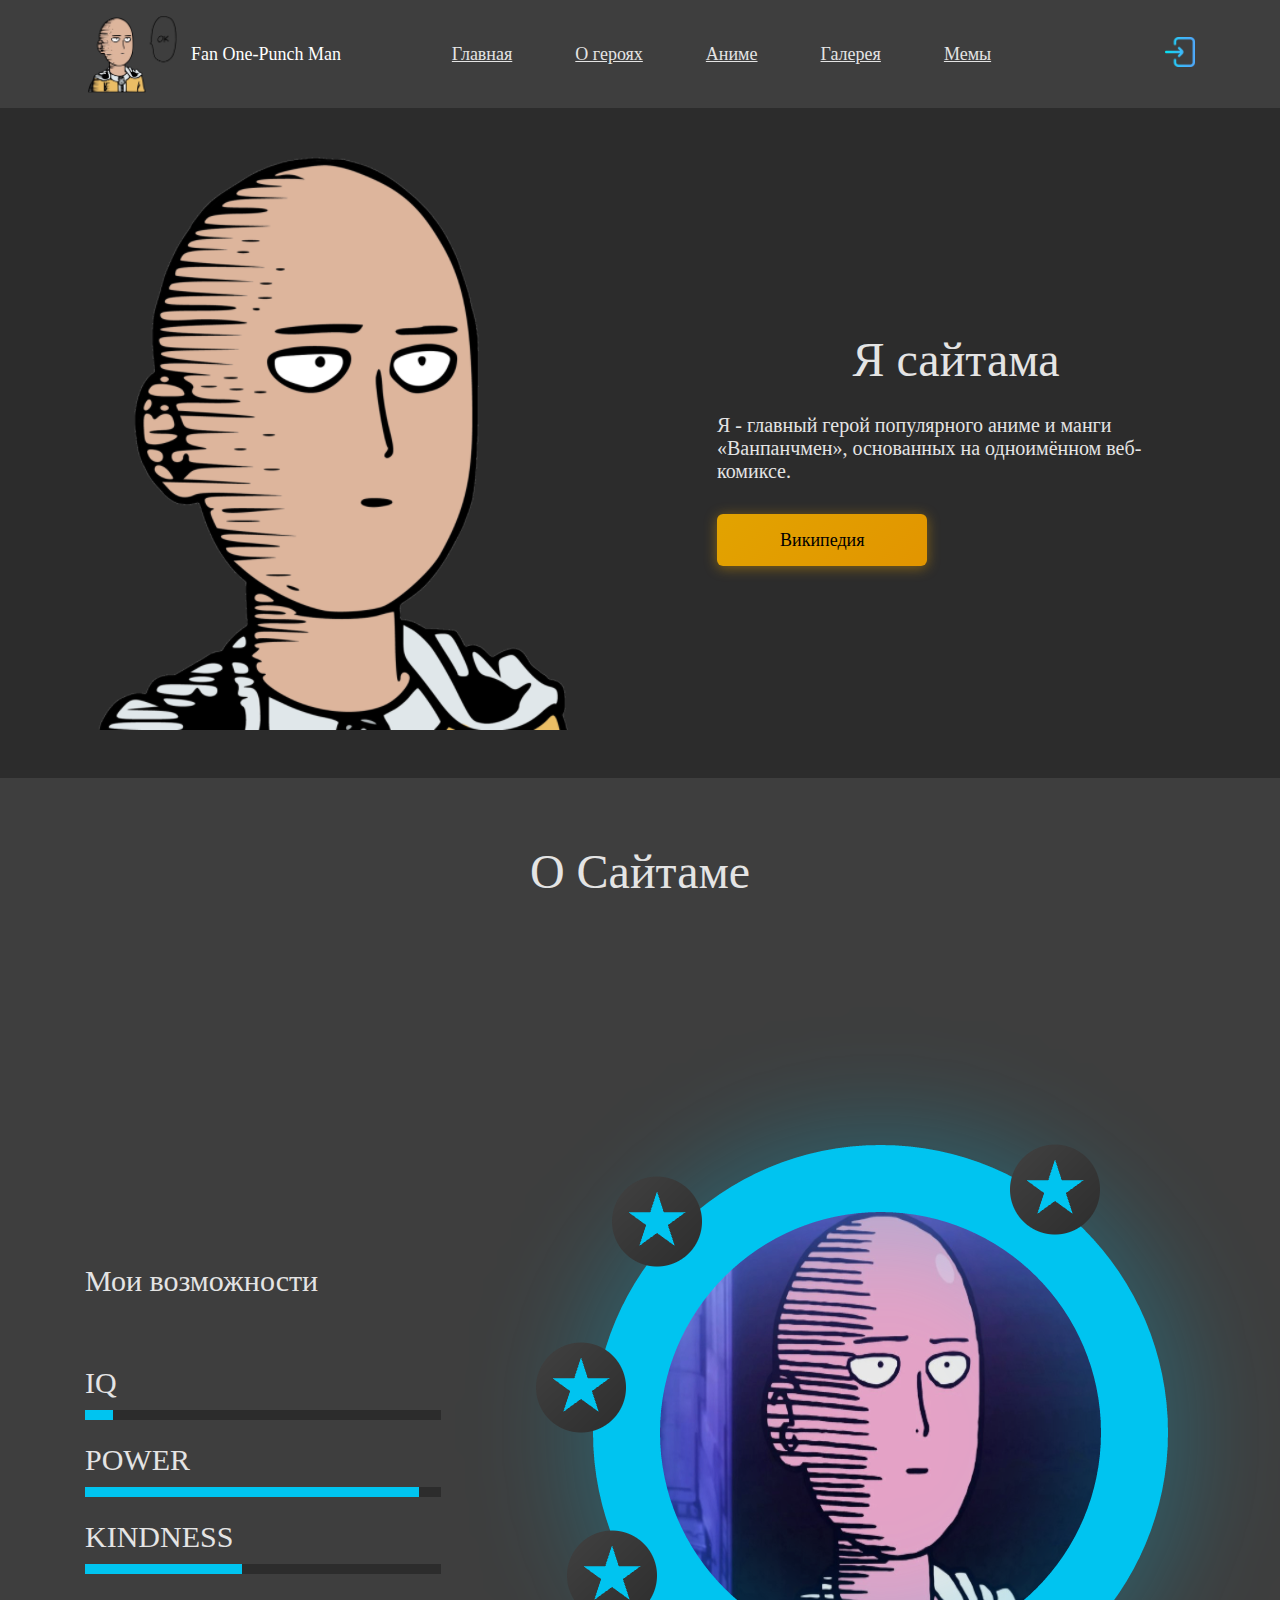
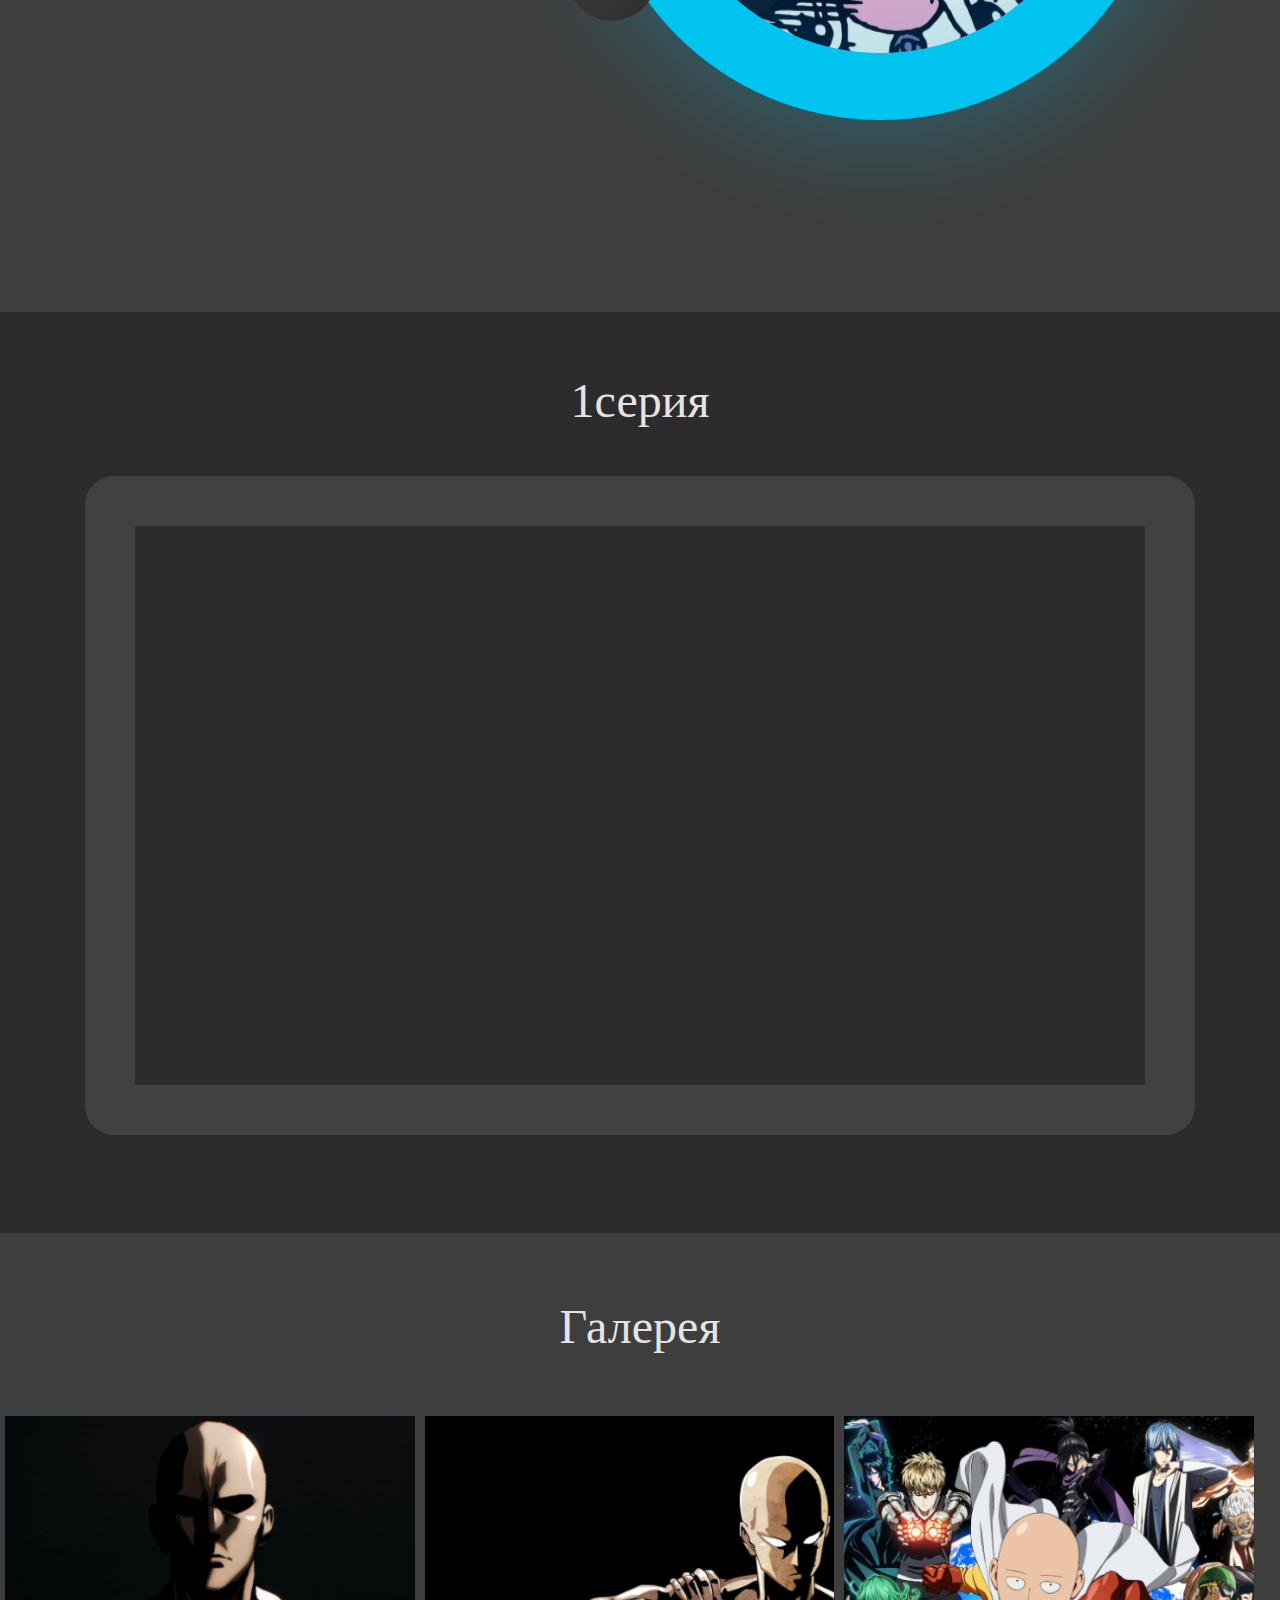
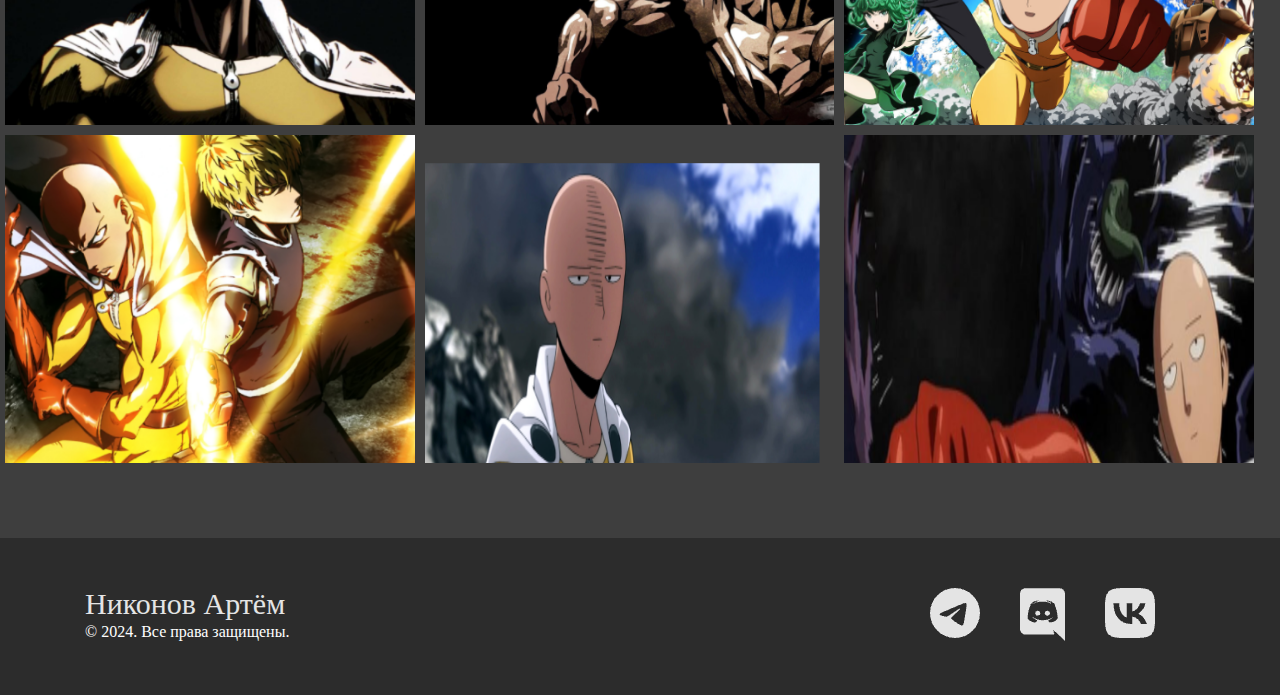
==== index.html @ cce9c884 "Add files via upload" ====
<!DOCTYPE html>
<html lang="en">
<head>
    <meta charset="UTF-8">
    <meta name="viewport" content="width=device-width, initial-scale=1.0">
    <title>PON</title>
    <link rel="stylesheet" href="css/style.css">
</head>
<body>
    <header class="header">
        <div class="container container_header">
            <div class="logo">
                <img src="img/img.png" alt="" class="logo__img">
                <h1 class="logo__title">Fan One-Punch Man</h1>
            </div>
            <nav class="nav">
                <ul class="nav__list">
                    <li class="nav__item">
                        <a href="#hero-block" class="nav__a">Главная</a>
                    </li>
                    <li class="nav__item">
                        <a href="#about" class="nav__a">О героях</a>
                    </li>
                    <li class="nav__item">
                        <a href="#video" class="nav__a">Аниме</a>
                    </li>
                    <li class="nav__item">
                        <a href="#gallery" class="nav__a">Галерея</a>
                    </li>
                    <li class="nav__item">
                        <a href="#gallery" class="nav__a">Мемы</a>
                    </li>
                </ul>
            </nav>
            <a href="exit.html " class="logo__exit2"><img src="img/image 1.png" alt="" class="logo__exit"></a>
        </div>
    </header>

    <main class="main">
        <section class="hero-block" id="hero-block">
            <div class="container container_hero-block">
                <img src="img/111.png" alt="" class="hero-block__img">
                <div class="hero-block__ccontent">
                    <h2 class="hero-block__title">Я сайтама</h2>
                    <p class="hero-block__text">Я - главный герой популярного аниме и манги «Ванпанчмен», основанных на одноимённом веб-комиксе.</p>
                    <a href="https://ru.wikipedia.org/wiki/Ванпанчмен" class="hero-block__link">Википедия</a>
                </div>
            </div>
        </section>

        <section class="about" id="about">
            <div class="container container_about">
                <h2 class="about__title">О Сайтаме</h2>
                <div class="about__content">
                    <ul class="content__list">
                        <h2 class="content__title">Мои возможности</h2>
                        <li class="content__item">
                            <p class="content__text">IQ</p>
                            <div class="line__out">
                                <div class="line__in_iq"></div>
                            </div>
                        </li>
                        <li class="content__item">
                            <p class="content__text">POWER</p>
                            <div class="line__out">
                                <div class="line__in_power"></div>
                            </div>
                        </li>
                        <li class="content__item">
                            <p class="content__text">KINDNESS</p>
                            <div class="line__out">
                                <div class="line__in_kindness"></div>
                            </div>
                        </li>
                    </ul>
                    <img src="img/img-group.png" alt="" class="content__img">
                </div>
            </div>
        </section>

        <section class="video" id="video">
            <div class="container container_video">
                <h2 class="video__title">1серия</h2>
                <iframe class="video__video" src="https://www.youtube.com/embed/BH7q727TOsE?si=QI5fY-vnTJAPAtI7" title="YouTube video player" frameborder="0" allow="accelerometer; autoplay; clipboard-write; encrypted-media; gyroscope; picture-in-picture; web-share" referrerpolicy="strict-origin-when-cross-origin" allowfullscreen></iframe>
            </div>
        </section>

        <section class="gallery" id="gallery">
            <h2 class="gallery__title">Галерея</h2>
            <ul class="gallery__list">
                <li class="gallery__item">
                    <img src="img/img1.png" alt="" class="gallery__img">
                </li>
                <li class="gallery__item">
                    <img src="img/img2.png" alt="" class="gallery__img">
                </li>
                <li class="gallery__item">
                    <img src="img/img3.png" alt="" class="gallery__img">
                </li>
                <li class="gallery__item">
                    <img src="img/img4.png" alt="" class="gallery__img">
                </li>
                <li class="gallery__item">
                    <img src="img/img5.png" alt="" class="gallery__img">
                </li>
                <li class="gallery__item">
                    <img src="img/img6.png" alt="" class="gallery__img">
                </li>
            </ul>
        </section>
    </main>

    <footer class="footer" id="footer">
        <div class="container container_footer">
            <div class="footer__content">
                <h2 class="footer__title">Никонов Артём</h2>
                <p class="footer__text">&copy; 2024. Все права защищены.</p>
            </div>
            <ul class="footer__list">
                <li class="footer__item">
                    <a href="https://t.me/newlightclient" class="footer__link"><img src="img/telegram.png" alt=""></a>
                <li class="footer__item">
                    <a href="https://dsc.gg/deltaclient" class="footer__link"><img src="img/discord.png" alt=""></a>
                <li class="footer__item">
                    <a href="#" class="footer__link"><img src="img/vk.png" alt=""></a>
                </li>
            </ul>
        </div>
    </footer>
</body>
</html>
---- css/style.css ----
html {
    scroll-behavior: smooth;
}

* {
    margin: 0;
    padding: 0;
}

.header {
    background: rgb(62, 62, 62);
    position: sticky;
    top: 0;
}

.container {
    max-width: 1110px;
    margin: 0 auto;
}

.container_header {
    display: flex;
    align-items: center;
    justify-content: space-between;
    padding: 15px 0;
}

.logo {
    display: flex;
    align-items: center;
}

.nav__list {
    display: flex;
    list-style: none;
}

.nav__a {
    margin-right: 63px;
    color: rgb(228, 228, 228);
    font-family: Nico Moji;
    font-size: 18px;
    font-weight: 400;
    line-height: 18px;
    letter-spacing: 0%;
    text-align: left;
}

.nav__a:hover {
    cursor: pointer;
    color: rgb(0, 196, 240);
}

.logo__title{
    color: rgb(255, 255, 255);
    font-family: Nico Moji;
    font-size: 18px;
    font-weight: 400;
    line-height: 18px;
    letter-spacing: 0%;
    text-align: left;
}

.logo__img {
    margin-right: 10px;
}

.logo__exit {
    cursor: pointer;
}

.hero-block {
    background: rgb(44, 44, 44);
}

.container_hero-block {
    display: flex;
    align-items: center;
    justify-content: space-between;
    padding: 48px 0;
}

.hero-block__title {
    margin-bottom: 30px;
    color: rgb(228, 228, 228);
    font-family: Nico Moji;
    font-size: 48px;
    font-weight: 400;
    line-height: 48px;
    letter-spacing: 0%;
    text-align: center;
}

.hero-block__text {
    margin-bottom: 48px;
    color: rgb(228, 228, 228);
    font-family: Roboto;
    font-size: 20px;
    font-weight: 400;
    line-height: 23px;
    letter-spacing: 0%;
    text-align: left;
}

.hero-block__link {
    border-radius: 6px;

    box-shadow: 0px 2px 13px 0px rgba(226, 158, 0, 0.48);
    /* orange */
    background: linear-gradient(135.00deg, rgb(226, 163, 0),rgb(226, 149, 0) 100%);
    color: rgb(0, 0, 0);
    font-family: Nico Moji;
    font-size: 18px;
    font-weight: 400;
    line-height: 18px;
    letter-spacing: 0%;
    text-align: left;
    padding: 16px 63px;
    text-decoration: none;
}

.about {
    background: rgb(62, 62, 62);
}

.about__content {
    display: flex;
    align-items: center;
    justify-content: space-between;
}

.container_about {
    padding: 70px 0 40px;
}

.about__title {
    color: rgb(228, 228, 228);
    font-family: Nico Moji;
    font-size: 48px;
    font-weight: 400;
    line-height: 48px;
    letter-spacing: 0%;
    text-align: center;
    margin-bottom: 97px;
}

.content__title {
    color: rgb(228, 228, 228);
    font-family: Nico Moji;
    font-size: 30px;
    font-weight: 400;
    line-height: 30px;
    letter-spacing: 0%;
    text-align: left;
    margin-bottom: 72px;
}

.line__out {
    width: 356px;
    height: 10px;
    background: rgb(44, 44, 44);
}

.line__in_iq {
    background: rgb(0, 196, 240);
    width: 28px;
    height: 10px;
}

.line__in_power {
    background: rgb(0, 196, 240);
    width: 334px;
    height: 10px;
}

.line__in_kindness {
    background: rgb(0, 196, 240);
    width: 157px;
    height: 10px;
}

.content__text {
color: rgb(228, 228, 228);
font-family: Nico Moji;
font-size: 30px;
font-weight: 400;
line-height: 30px;
letter-spacing: 0%;
text-align: left;
margin-bottom: 12px;
}

.content__item {
    margin-bottom: 25px;
}

.content__list {
    list-style: none;
}

.video {
    background: rgb(44, 44, 44);
}

.video__title {
    color: rgb(228, 228, 228);
    font-family: Nico Moji;
    font-size: 48px;
    font-weight: 400;
    line-height: 48px;
    letter-spacing: 0%;
    text-align: center;
    margin-bottom: 51px;
}

.container_video {
    padding: 65px 0 94px;
}

.video__video {
    width: 100%;
    height: 659px;
    border: 50px rgb(65, 65, 65) solid;
    border-radius: 29px;
    box-sizing: border-box;
}

.gallery {
    background: rgb(62, 62, 62);
    padding: 70px 0 70px;
}


.gallery__title {
    color: rgb(228, 228, 228);
    font-family: Nico Moji;
    font-size: 48px;
    font-weight: 400;
    line-height: 48px;
    letter-spacing: 0%;
    text-align: center;
    margin-bottom: 60px;
}

.gallery__item {
    width: 32%;
    margin: 5px;
}

.gallery__img {
    width: 100%;
    height: 100%;
    object-fit: cover;
}

.gallery__list {
    display: flex;
    list-style: none;
    flex-wrap: wrap;
}

.footer {
    background: rgb(44, 44, 44);
}

.container_footer {
    display: flex;
    align-items: center;
    justify-content: space-between;
    padding: 50px 0;
}

.footer__list {
    display: flex;
    list-style: none;
}

.footer__item {
    margin-right: 40px;
}

.footer__title {
    color: rgb(228, 228, 228);
    font-family: Nico Moji;
    font-size: 30px;
    font-weight: 400;
    line-height: 30px;
    letter-spacing: 0%;
    text-align: left;
}

.footer__text {
    color: rgb(255, 255, 255);
    font-family: Nico Moji;
    font-size: 16px;
    font-weight: 400;
    line-height: 164.06%;
    letter-spacing: 0%;
    text-align: left;
}

.poshalko__lol {
    background: rgb(44, 44, 44);
}

.footer__poshalko {
    background: rgb(62, 62, 62);
}

.poshalko__title {
    color: rgb(228, 228, 228);
    font-family: Nico Moji;
    font-size: 30px;
    font-weight: 400;
    line-height: 30px;
    letter-spacing: 0%;
    text-align: left;
}
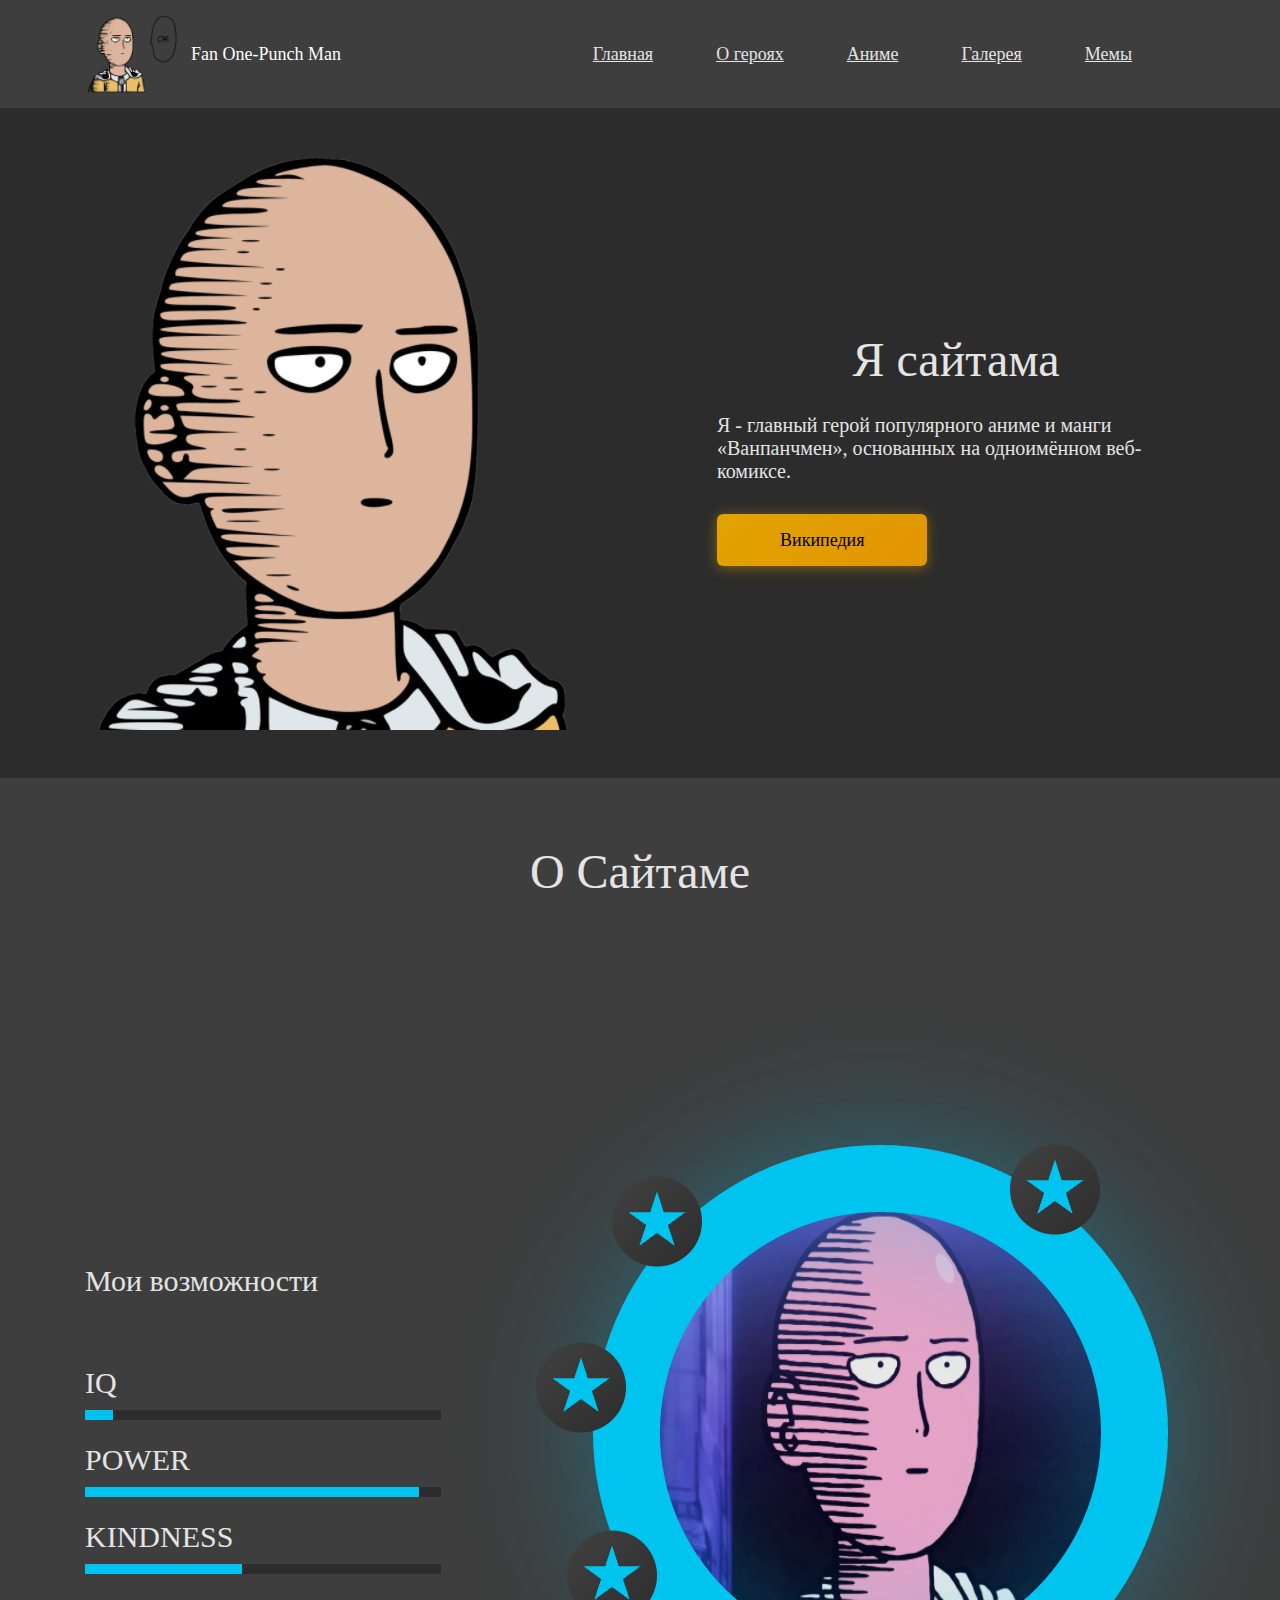
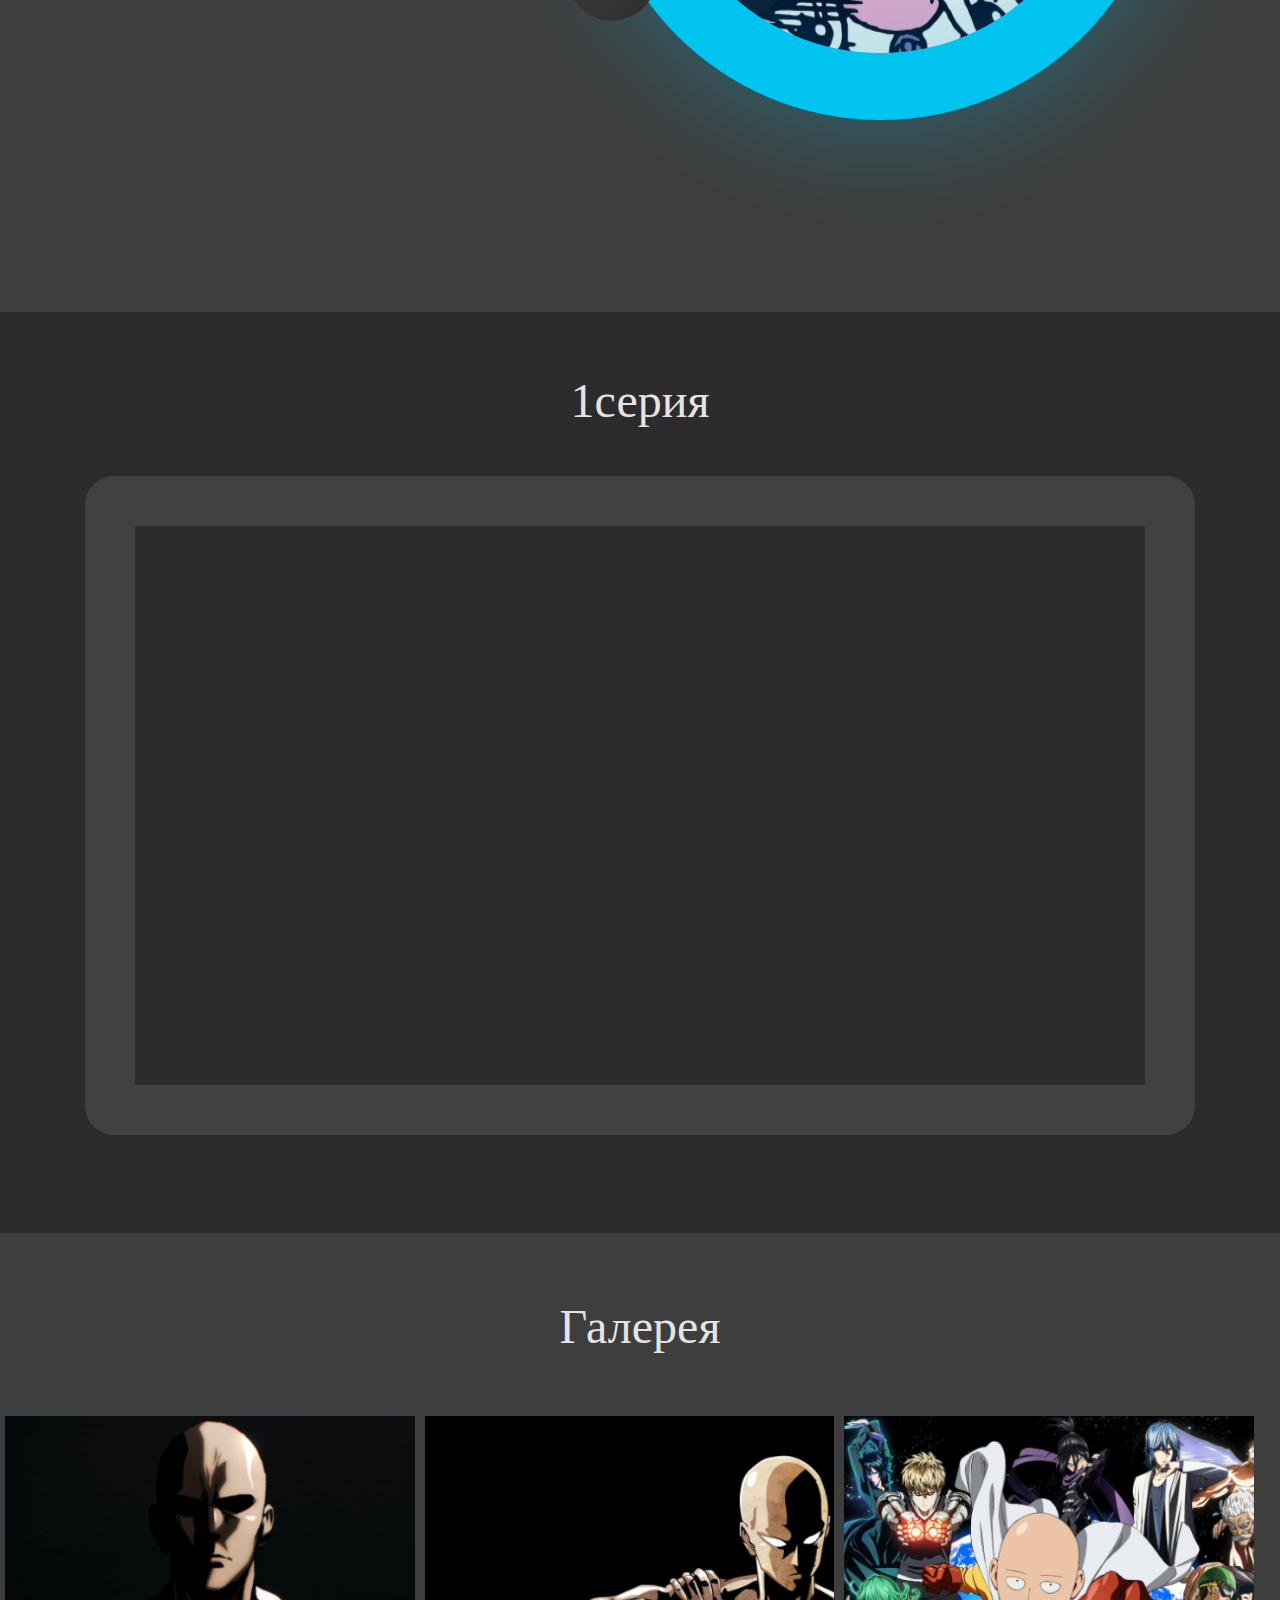
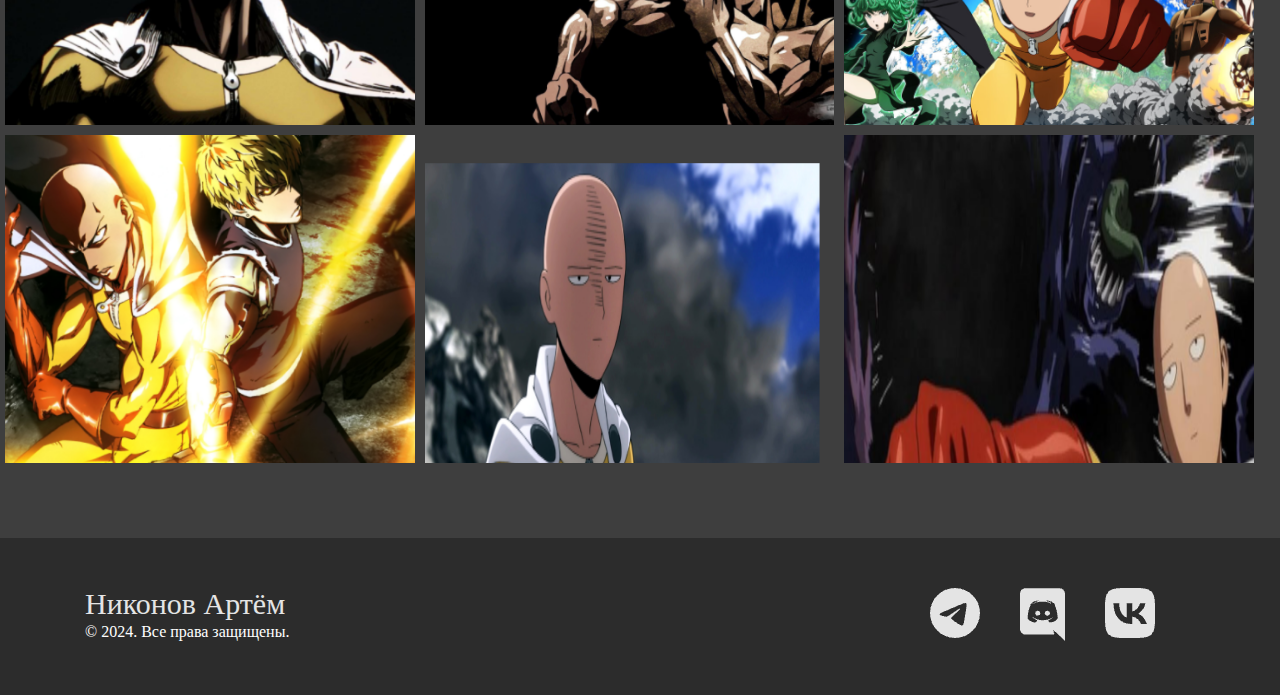
==== commit 4da55d73: "Add files via upload" ====
--- a/index.html
+++ b/index.html
@@ -1,11 +1,13 @@
 <!DOCTYPE html>
 <html lang="en">
+
 <head>
     <meta charset="UTF-8">
     <meta name="viewport" content="width=device-width, initial-scale=1.0">
     <title>PON</title>
     <link rel="stylesheet" href="css/style.css">
 </head>
+
 <body>
     <header class="header">
         <div class="container container_header">
@@ -32,7 +34,11 @@
                     </li>
                 </ul>
             </nav>
-            <a href="exit.html " class="logo__exit2"><img src="img/image 1.png" alt="" class="logo__exit"></a>
+            <button class="burger">
+                <a href="exit.html " class="logo__exit2"><img src="img/image 1.png" alt="" class="logo__exit"></a>
+                <img src="img/burger-menu.png" alt="" class="burger_lines">
+            </button>
+
         </div>
     </header>
 
@@ -40,9 +46,10 @@
         <section class="hero-block" id="hero-block">
             <div class="container container_hero-block">
                 <img src="img/111.png" alt="" class="hero-block__img">
-                <div class="hero-block__ccontent">
+                <div class="hero-block__content">
                     <h2 class="hero-block__title">Я сайтама</h2>
-                    <p class="hero-block__text">Я - главный герой популярного аниме и манги «Ванпанчмен», основанных на одноимённом веб-комиксе.</p>
+                    <p class="hero-block__text">Я - главный герой популярного аниме и манги «Ванпанчмен», основанных на
+                        одноимённом веб-комиксе.</p>
                     <a href="https://ru.wikipedia.org/wiki/Ванпанчмен" class="hero-block__link">Википедия</a>
                 </div>
             </div>
@@ -81,7 +88,10 @@
         <section class="video" id="video">
             <div class="container container_video">
                 <h2 class="video__title">1серия</h2>
-                <iframe class="video__video" src="https://www.youtube.com/embed/BH7q727TOsE?si=QI5fY-vnTJAPAtI7" title="YouTube video player" frameborder="0" allow="accelerometer; autoplay; clipboard-write; encrypted-media; gyroscope; picture-in-picture; web-share" referrerpolicy="strict-origin-when-cross-origin" allowfullscreen></iframe>
+                <iframe class="video__video" src="https://www.youtube.com/embed/BH7q727TOsE?si=QI5fY-vnTJAPAtI7"
+                    title="YouTube video player" frameborder="0"
+                    allow="accelerometer; autoplay; clipboard-write; encrypted-media; gyroscope; picture-in-picture; web-share"
+                    referrerpolicy="strict-origin-when-cross-origin" allowfullscreen></iframe>
             </div>
         </section>
 
@@ -120,7 +130,7 @@
                 <li class="footer__item">
                     <a href="https://t.me/newlightclient" class="footer__link"><img src="img/telegram.png" alt=""></a>
                 <li class="footer__item">
-                    <a href="https://dsc.gg/deltaclient" class="footer__link"><img src="img/discord.png" alt=""></a>
+                    <a href="https://www.avito.ru/" class="footer__link"><img src="img/discord.png" alt=""></a>
                 <li class="footer__item">
                     <a href="#" class="footer__link"><img src="img/vk.png" alt=""></a>
                 </li>
@@ -128,4 +138,5 @@
         </div>
     </footer>
 </body>
+
 </html>--- a/css/style.css
+++ b/css/style.css
@@ -51,7 +51,7 @@
     color: rgb(0, 196, 240);
 }
 
-.logo__title{
+.logo__title {
     color: rgb(255, 255, 255);
     font-family: Nico Moji;
     font-size: 18px;
@@ -107,7 +107,7 @@
 
     box-shadow: 0px 2px 13px 0px rgba(226, 158, 0, 0.48);
     /* orange */
-    background: linear-gradient(135.00deg, rgb(226, 163, 0),rgb(226, 149, 0) 100%);
+    background: linear-gradient(135.00deg, rgb(226, 163, 0), rgb(226, 149, 0) 100%);
     color: rgb(0, 0, 0);
     font-family: Nico Moji;
     font-size: 18px;
@@ -180,14 +180,14 @@
 }
 
 .content__text {
-color: rgb(228, 228, 228);
-font-family: Nico Moji;
-font-size: 30px;
-font-weight: 400;
-line-height: 30px;
-letter-spacing: 0%;
-text-align: left;
-margin-bottom: 12px;
+    color: rgb(228, 228, 228);
+    font-family: Nico Moji;
+    font-size: 30px;
+    font-weight: 400;
+    line-height: 30px;
+    letter-spacing: 0%;
+    text-align: left;
+    margin-bottom: 12px;
 }
 
 .content__item {
@@ -315,4 +315,219 @@
     line-height: 30px;
     letter-spacing: 0%;
     text-align: left;
+}
+
+.burger {
+    width: 48px;
+    height: 48px;
+    background: transparent;
+    border: none;
+    cursor: pointer;
+    display: none;
+}
+
+@media (max-width: 834px) {
+    .nav {
+        display: none;
+    }
+
+    .burger {
+        display: flex;
+    }
+
+    .logo__exit2 {
+        margin: auto;
+    }
+
+    .burger_lines {
+        margin-left: 50px;
+    }
+
+    .container_header {
+        max-width: 603px;
+        margin: 0 auto;
+        justify-content: space-between;
+        align-items: center;
+    }
+
+    .hero-block__img {
+        width: 400px;
+        height: 363px;
+    }
+
+    .hero-block__text {
+        font-size: 20px;
+    }
+
+    .hero-block__title {
+        font-size: 48px;
+    }
+
+    .container_hero-block {
+        max-width: 603px;
+        margin: 0 auto;
+        justify-content: space-between;
+    }
+
+    .container_about  {
+        max-width: 603px;
+        margin: 0 auto;
+        justify-content: space-between;
+    }
+
+    .about__content {
+    display: flex;
+    flex-direction: column-reverse;
+    }
+
+    .content__img  {
+    width: 454px;
+    height: 469px;
+    margin: 0 auto;
+    }
+
+    .content__list {
+    margin: 0 auto;
+    }
+
+
+    .container_video{
+    max-width: 603px;
+    margin: 0 auto;
+    justify-content: space-between;
+    }
+
+    .video__video {
+        width: 100%;
+        height: 328px;
+        border: 20px rgb(65, 65, 65) solid;
+        border-radius: 29px;
+        box-sizing: border-box;
+    }
+
+    .gallery__list {
+    display: flex;
+    flex-direction: column-reverse;
+    align-items: center;
+    }
+
+    .gallery__item {
+    width: 60%;
+    margin: 5px;
+    }
+
+    .container_footer {
+        max-width: 603px;
+        margin: 0 auto;
+        justify-content: space-between;
+    }
+}
+
+@media (max-width: 390px) {
+    .nav {
+    display: none;
+    }
+    .burger {
+    display: flex;
+    display: none;
+    }
+    .logo__exit2 {
+    margin: auto;
+    display: none;
+    }
+    .burger_lines {
+    margin-left: 50px;
+    }
+
+    .container_header {
+    max-width: 390px;
+    margin: 116 auto;
+    justify-content: space-between;
+    align-items: center;
+    }
+
+    .hero-block__img {
+    width: 250px;
+    height: 227px;
+    align-items: center;
+    }
+
+    .container_hero-block {
+    max-width: 390px;
+    margin: 0 auto;
+    justify-content: space-between;
+    display: flex;
+    flex-direction: column;
+    }
+
+    .hero-block__text {
+    font-size: 20px;
+    text-align: center;
+    }
+
+    .hero-block__title {
+    font-size: 48px;
+    }
+
+    .hero-block__link {
+    align-items: center;
+    margin: 83px;
+    }
+
+    .container_about  {
+    max-width: 390px;
+    margin: 0 auto;
+    justify-content: space-between;
+    }
+
+    .about__content {
+    display: flex;
+    flex-direction: column-reverse;
+    }
+
+    .content__img  {
+    width: 227px;
+    height: 227px;
+    margin: 0 auto;
+    }
+    
+    .content__list {
+    margin: 0 auto;
+    }
+
+    .container_video{
+    max-width: 390px;
+    margin: 0 auto;
+    justify-content: space-between;
+        }
+    
+    .video__video {
+    width: 100%;
+    height: 250px;
+    border: 20px rgb(65, 65, 65) solid;
+    border-radius: 29px;
+    box-sizing: border-box;
+    }
+
+    .gallery__list {
+    display: flex;
+    flex-direction: column-reverse;
+    align-items: center;
+        }
+    
+    .gallery__item {
+    width: 60%;
+    margin: 5px;
+    }
+
+    .container_footer {
+    max-width: 603px;
+    margin: 0 auto;
+    justify-content: space-between;
+    display: flex;
+    flex-direction: column;
+    align-items: center;
+
+    }
+    
 }